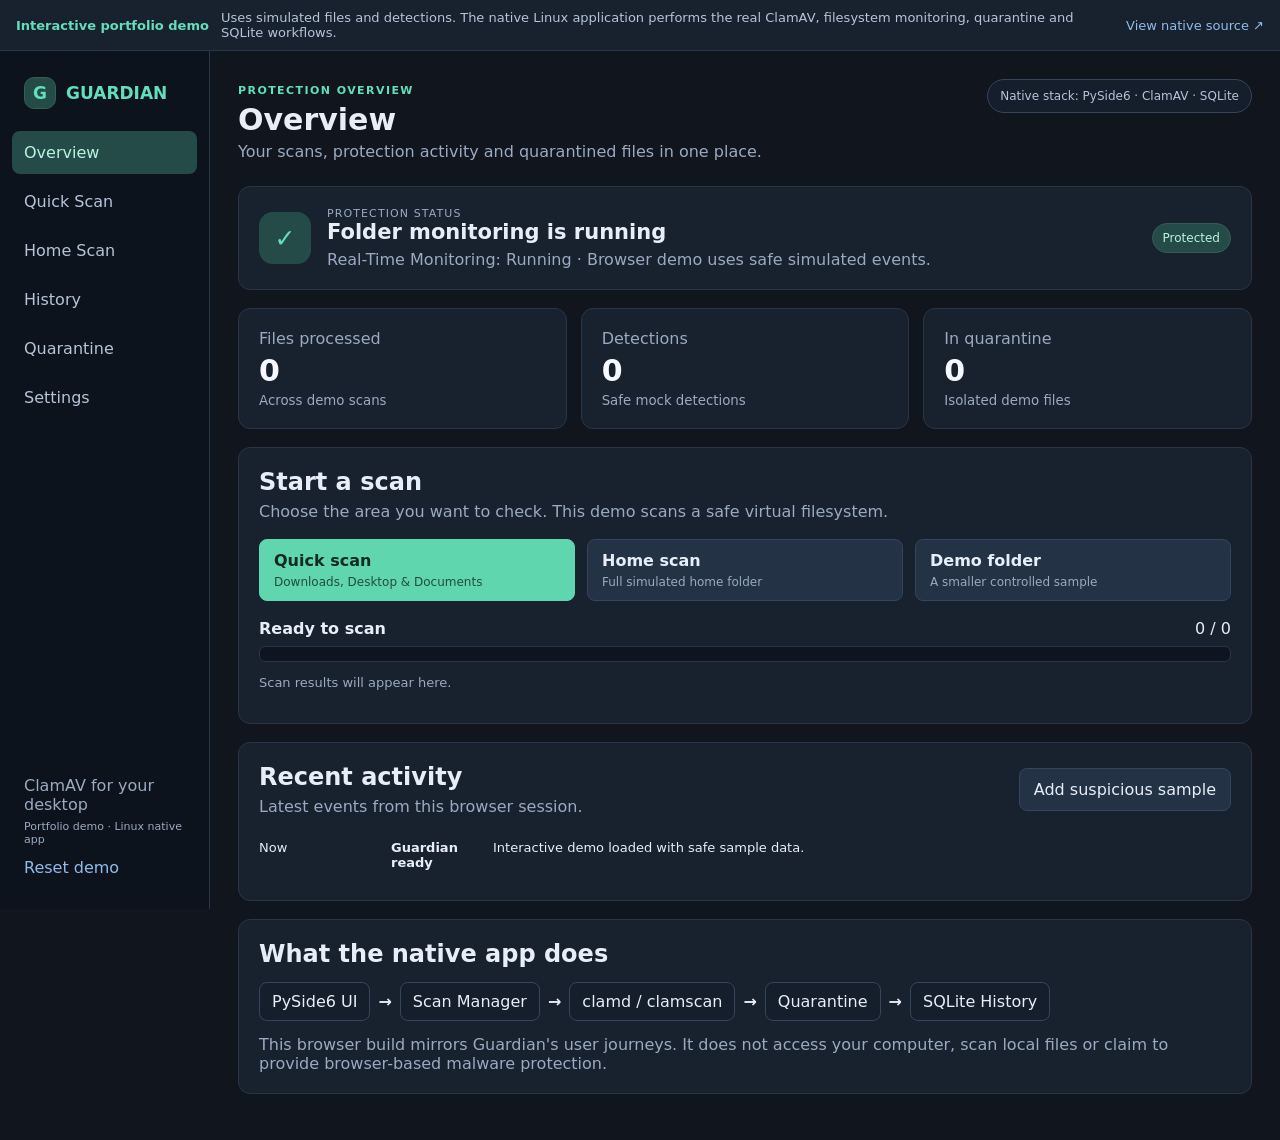
==== index.html @ 28d9602f "Deploy Guardian interactive demo from bcbe8b00a309eb6d3fe35d1e33b9622c7b6416e5" ====
<!doctype html>
<html lang="en">
<head>
  <meta charset="utf-8">
  <meta name="viewport" content="width=device-width,initial-scale=1">
  <meta name="description" content="Interactive portfolio demo of Guardian Antivirus, a PySide6, ClamAV and SQLite Linux desktop security application by Lewis Price.">
  <meta name="theme-color" content="#10151e">
  <title>Guardian Antivirus | Interactive Portfolio Demo</title>
  <link rel="stylesheet" href="styles.css">
</head>
<body>
  <div class="demo-banner" role="note">
    <strong>Interactive portfolio demo</strong>
    <span>Uses simulated files and detections. The native Linux application performs the real ClamAV, filesystem monitoring, quarantine and SQLite workflows.</span>
    <a href="https://github.com/PriceyLewis/Guardian-AntiVirus" target="_blank" rel="noreferrer">View native source ↗</a>
  </div>

  <div class="app-shell">
    <aside class="sidebar">
      <div class="brand"><span class="shield">G</span><span>GUARDIAN</span></div>
      <nav aria-label="Guardian demo navigation">
        <button class="nav-item active" data-page="overview">Overview</button>
        <button class="nav-item" data-action="quick-scan">Quick Scan</button>
        <button class="nav-item" data-action="home-scan">Home Scan</button>
        <button class="nav-item" data-page="history">History</button>
        <button class="nav-item" data-page="quarantine">Quarantine <span id="quarantine-badge" class="nav-badge hidden">0</span></button>
        <button class="nav-item" data-page="settings">Settings</button>
      </nav>
      <div class="sidebar-footer">
        <span>ClamAV for your desktop</span>
        <small>Portfolio demo · Linux native app</small>
        <button id="reset-demo" class="text-button">Reset demo</button>
      </div>
    </aside>

    <main class="workspace">
      <section id="page-overview" class="page active" data-page-panel="overview">
        <header class="page-heading">
          <div>
            <p class="eyebrow">Protection overview</p>
            <h1>Overview</h1>
            <p>Your scans, protection activity and quarantined files in one place.</p>
          </div>
          <div class="native-chip">Native stack: PySide6 · ClamAV · SQLite</div>
        </header>

        <section class="card protection-card">
          <div class="status-icon" id="protection-icon">✓</div>
          <div>
            <p class="card-kicker">Protection status</p>
            <h2 id="protection-status">Folder monitoring is running</h2>
            <p id="protection-detail">Real-Time Monitoring: Running · Browser demo uses safe simulated events.</p>
          </div>
          <span class="status-pill" id="status-pill">Protected</span>
        </section>

        <div class="stats-grid">
          <article class="card stat-card"><span>Files processed</span><strong id="stat-files">0</strong><small>Across demo scans</small></article>
          <article class="card stat-card"><span>Detections</span><strong id="stat-threats">0</strong><small>Safe mock detections</small></article>
          <article class="card stat-card"><span>In quarantine</span><strong id="stat-quarantine">0</strong><small>Isolated demo files</small></article>
        </div>

        <section class="card scan-card">
          <div class="section-title-row">
            <div>
              <h2>Start a scan</h2>
              <p>Choose the area you want to check. This demo scans a safe virtual filesystem.</p>
            </div>
            <button id="cancel-scan" class="btn secondary hidden">Cancel scan</button>
          </div>

          <div class="scan-actions">
            <button class="scan-option primary" data-scan="quick"><strong>Quick scan</strong><span>Downloads, Desktop & Documents</span></button>
            <button class="scan-option" data-scan="home"><strong>Home scan</strong><span>Full simulated home folder</span></button>
            <button class="scan-option" data-scan="custom"><strong>Demo folder</strong><span>A smaller controlled sample</span></button>
          </div>

          <div class="scan-progress-wrap">
            <div class="scan-state-row"><strong id="scan-state">Ready to scan</strong><span id="scan-count">0 / 0</span></div>
            <div class="progress-track" aria-label="Scan progress"><div id="progress-bar" class="progress-bar"></div></div>
            <p id="current-file" class="current-file">Scan results will appear here.</p>
            <div id="scan-summary" class="scan-summary hidden"></div>
          </div>
        </section>

        <section class="card">
          <div class="section-title-row">
            <div><h2>Recent activity</h2><p>Latest events from this browser session.</p></div>
            <button id="simulate-download" class="btn secondary">Add suspicious sample</button>
          </div>
          <div id="recent-activity" class="activity-list"></div>
        </section>

        <section class="card architecture-card">
          <h2>What the native app does</h2>
          <div class="architecture-flow">
            <span>PySide6 UI</span><b>→</b><span>Scan Manager</span><b>→</b><span>clamd / clamscan</span><b>→</b><span>Quarantine</span><b>→</b><span>SQLite History</span>
          </div>
          <p>This browser build mirrors Guardian's user journeys. It does not access your computer, scan local files or claim to provide browser-based malware protection.</p>
        </section>
      </section>

      <section id="page-history" class="page" data-page-panel="history">
        <header class="page-heading"><div><p class="eyebrow">Audit trail</p><h1>Scan history</h1><p>Review demo file results. Errors mean a file was not successfully checked.</p></div></header>
        <section class="card">
          <div class="toolbar">
            <input id="history-search" type="search" placeholder="Search file paths or threat names…" aria-label="Search history">
            <select id="history-filter" aria-label="Filter history">
              <option value="">All results</option>
              <option value="clean">Clean</option>
              <option value="found">Detections</option>
              <option value="error">Errors</option>
            </select>
            <button id="export-history" class="btn secondary">Export CSV</button>
          </div>
          <div class="table-wrap">
            <table><thead><tr><th>Time</th><th>File path</th><th>Result</th><th>Details</th></tr></thead><tbody id="history-body"></tbody></table>
          </div>
          <p id="history-count" class="muted"></p>
        </section>
      </section>

      <section id="page-quarantine" class="page" data-page-panel="quarantine">
        <header class="page-heading"><div><p class="eyebrow">Isolation</p><h1>Quarantine</h1><p>Detected demo files are isolated here. The native app moves real detections into a protected local quarantine directory.</p></div></header>
        <section class="card">
          <div class="toolbar">
            <input id="quarantine-search" type="search" placeholder="Search quarantined files…" aria-label="Search quarantine">
          </div>
          <div class="table-wrap">
            <table><thead><tr><th>Date</th><th>Original file</th><th>Detection</th><th>Action</th></tr></thead><tbody id="quarantine-body"></tbody></table>
          </div>
          <p id="quarantine-empty" class="empty-state">Quarantine is empty. Detected files will appear here.</p>
        </section>
      </section>

      <section id="page-settings" class="page" data-page-panel="settings">
        <header class="page-heading"><div><p class="eyebrow">Preferences</p><h1>Settings</h1><p>Changes save automatically in this browser using localStorage.</p></div></header>

        <section class="card settings-card">
          <h2>Protection</h2>
          <p>These switches mirror the native application's persisted settings.</p>
          <label class="setting-row"><span><strong>Monitor files in real time</strong><small>Simulate asynchronous detection for new demo files.</small></span><input type="checkbox" data-setting="realtime"></label>
          <label class="setting-row"><span><strong>Inspect archives</strong><small>Mirrors the ClamAV archive-policy preference.</small></span><input type="checkbox" data-setting="archives"></label>
        </section>

        <section class="card settings-card">
          <h2>Desktop</h2>
          <label class="setting-row"><span><strong>Show desktop notifications</strong><small>Shows in-demo notifications when a sample is quarantined.</small></span><input type="checkbox" data-setting="notifications"></label>
          <label class="setting-row"><span><strong>Start Guardian at login</strong><small>Demonstrates the native autostart preference.</small></span><input type="checkbox" data-setting="startup"></label>
          <label class="setting-row"><span><strong>Keep running when the window closes</strong><small>Mirrors native system-tray behaviour.</small></span><input type="checkbox" data-setting="close_to_tray"></label>
        </section>

        <section class="card">
          <h2>Checks & maintenance</h2>
          <p id="engine-result">Browser demo: ClamAV engine checks are available only in the native Linux build.</p>
          <div class="button-row">
            <button id="check-engine" class="btn secondary">Explain native engine check</button>
            <button id="restore-defaults" class="btn secondary">Restore defaults</button>
          </div>
        </section>
      </section>
    </main>
  </div>

  <div id="toast-region" class="toast-region" aria-live="polite"></div>
  <script src="app.js"></script>
</body>
</html>
---- styles.css ----
:root{color-scheme:dark;font-family:Inter,ui-sans-serif,system-ui,-apple-system,BlinkMacSystemFont,"Segoe UI",sans-serif;background:#10151e;color:#e8eef7}*{box-sizing:border-box}body{margin:0;background:#10151e;color:#e8eef7}.demo-banner{display:flex;gap:12px;align-items:center;padding:10px 16px;background:#18212e;border-bottom:1px solid #293548;font-size:13px;position:sticky;top:0;z-index:10}.demo-banner strong{color:#63debb}.demo-banner span{color:#b5c4d9;flex:1}.demo-banner a{color:#91bce9;text-decoration:none}.app-shell{min-height:calc(100vh - 42px);display:grid;grid-template-columns:210px 1fr}.sidebar{background:#0d131c;border-right:1px solid #293548;padding:14px 12px;display:flex;flex-direction:column;position:sticky;top:42px;height:calc(100vh - 42px)}.brand{display:flex;align-items:center;gap:10px;color:#63debb;font-weight:800;font-size:17px;padding:12px}.shield{display:grid;place-items:center;width:32px;height:32px;border:1px solid #315f52;background:#244b48;border-radius:10px}.sidebar nav{display:grid;gap:6px;margin-top:10px}.nav-item,.text-button{border:0;background:transparent;color:#b5c4d9;text-align:left;padding:12px;border-radius:8px;font:inherit;cursor:pointer}.nav-item:hover,.nav-item.active{background:#244b48;color:#b8f5df}.nav-badge{float:right;background:#38242d;color:#ffb3bd;border-radius:999px;padding:1px 7px}.hidden{display:none!important}.sidebar-footer{margin-top:auto;display:grid;gap:6px;color:#9aaac1;padding:12px}.sidebar-footer small{font-size:11px}.text-button{padding:6px 0;color:#91bce9}.workspace{min-width:0}.page{display:none;padding:28px;max-width:1280px;margin:auto}.page.active{display:block}.page-heading{display:flex;justify-content:space-between;gap:20px;align-items:flex-start;margin-bottom:20px}.page-heading h1{font-size:30px;margin:2px 0}.page-heading p{color:#9aaac1;margin:5px 0}.eyebrow{font-size:11px;text-transform:uppercase;letter-spacing:.13em;color:#63debb!important;font-weight:800}.native-chip{border:1px solid #35455e;background:#151e2b;color:#b5c4d9;padding:9px 12px;border-radius:999px;font-size:12px}.card{background:#18212e;border:1px solid #293548;border-radius:12px;padding:20px;margin-bottom:18px}.protection-card{display:flex;align-items:center;gap:16px}.status-icon{display:grid;place-items:center;width:52px;height:52px;border-radius:14px;background:#244b48;color:#63debb;font-size:25px;font-weight:800}.protection-card h2{margin:3px 0 5px;font-size:21px}.protection-card p{margin:0;color:#9aaac1}.card-kicker{font-size:11px;text-transform:uppercase;letter-spacing:.1em}.status-pill{margin-left:auto;background:#244b48;color:#b8f5df;border:1px solid #315f52;padding:7px 10px;border-radius:999px;font-size:12px}.stats-grid{display:grid;grid-template-columns:repeat(3,1fr);gap:14px}.stat-card{display:grid;gap:5px}.stat-card span,.stat-card small{color:#9aaac1}.stat-card strong{font-size:30px;color:#f6f9ff}.section-title-row{display:flex;justify-content:space-between;align-items:center;gap:16px}.section-title-row h2,.card h2{margin:0 0 6px}.section-title-row p,.card>p{color:#9aaac1;margin:0}.scan-actions{display:grid;grid-template-columns:repeat(3,1fr);gap:12px;margin:18px 0}.scan-option,.btn{background:#243246;border:1px solid #35455e;color:#e8eef7;border-radius:8px;padding:11px 14px;cursor:pointer;font:inherit}.scan-option{display:grid;text-align:left;gap:5px}.scan-option span{color:#9aaac1;font-size:12px}.scan-option:hover,.btn:hover{background:#30435e;border-color:#6585a5}.scan-option.primary{background:#60d6ae;color:#102b23;border-color:#60d6ae}.scan-option.primary span{color:#214d40}.scan-option:disabled{opacity:.45;cursor:not-allowed}.progress-track{height:16px;background:#0e1520;border:1px solid #293548;border-radius:6px;overflow:hidden}.progress-bar{height:100%;width:0;background:#398f7b;transition:width .18s}.scan-state-row{display:flex;justify-content:space-between;margin:8px 0}.current-file,.muted{color:#9aaac1;font-size:13px}.scan-summary{margin-top:10px;color:#b8f5df}.activity-list{display:grid;gap:8px;margin-top:14px}.activity-item{display:grid;grid-template-columns:120px 90px 1fr;gap:12px;padding:10px 0;border-top:1px solid #293548;font-size:13px}.activity-item:first-child{border-top:0}.result-found{color:#ffb3bd}.result-clean{color:#8fdbbe}.result-error{color:#edba73}.architecture-flow{display:flex;align-items:center;flex-wrap:wrap;gap:8px;margin:14px 0}.architecture-flow span{padding:9px 12px;background:#151e2b;border:1px solid #35455e;border-radius:8px}.toolbar{display:flex;gap:10px;margin-bottom:14px}.toolbar input,.toolbar select{background:#151e2b;border:1px solid #35455e;color:#e8eef7;border-radius:7px;padding:10px;min-height:40px}.toolbar input{flex:1}.table-wrap{overflow:auto;border:1px solid #293548;border-radius:8px}table{width:100%;border-collapse:collapse;background:#141d2a}th{background:#202d40;color:#b5c4d9;text-align:left;padding:11px;font-size:12px}td{padding:10px;border-top:1px solid #263348;font-size:13px}tr:nth-child(even) td{background:#192332}.empty-state{text-align:center;padding:28px;color:#9aaac1}.table-action{display:flex;gap:6px}.table-action button{padding:6px 8px;font-size:12px}.danger{background:#38242d;border-color:#69404d;color:#ffb3bd}.settings-card{display:grid;gap:8px}.setting-row{display:flex;justify-content:space-between;align-items:center;gap:20px;border-top:1px solid #293548;padding:15px 0}.setting-row span{display:grid;gap:5px}.setting-row small{color:#9aaac1}.setting-row input{width:42px;height:22px;accent-color:#60d6ae}.button-row{display:flex;gap:10px;margin-top:14px}.toast-region{position:fixed;right:20px;bottom:20px;z-index:30;display:grid;gap:10px}.toast{max-width:360px;background:#243246;border:1px solid #53657b;border-radius:10px;padding:12px 14px;box-shadow:0 12px 30px #0008}.toast strong{display:block;color:#f6f9ff;margin-bottom:4px}.toast span{color:#b5c4d9;font-size:12px}@media(max-width:850px){
.demo-banner{position:static;flex-direction:column;align-items:flex-start;gap:6px;padding:12px 16px}
.demo-banner span{flex:none}
.app-shell{grid-template-columns:1fr}
.sidebar{position:static;height:auto;border-right:0;border-bottom:1px solid #293548}
.sidebar nav{grid-template-columns:repeat(3,1fr)}
.sidebar-footer{display:none}
.page{padding:18px}
.stats-grid,.scan-actions{grid-template-columns:1fr}
.page-heading{display:block}
.native-chip{display:inline-block;margin-top:10px}
.activity-item{grid-template-columns:1fr}
.protection-card{align-items:flex-start;flex-wrap:wrap}
.status-pill{margin-left:0}
#page-history .table-wrap,#page-quarantine .table-wrap{overflow:visible;border:0}
#page-history table,#page-history tbody,#page-history tr,#page-history td,
#page-quarantine table,#page-quarantine tbody,#page-quarantine tr,#page-quarantine td{display:block;width:100%}
#page-history thead,#page-quarantine thead{display:none}
#page-history tbody,#page-quarantine tbody{display:grid;gap:10px}
#page-history tr,#page-quarantine tr{border:1px solid #293548;border-radius:8px;background:#141d2a;padding:8px}
#page-history td,#page-quarantine td{display:grid;grid-template-columns:92px minmax(0,1fr);gap:8px;border-top:1px solid #263348;padding:9px 6px;overflow-wrap:anywhere}
#page-history td:first-child,#page-quarantine td:first-child{border-top:0}
#page-history td::before,#page-quarantine td::before{color:#9aaac1;font-size:11px;font-weight:700;text-transform:uppercase;letter-spacing:.05em}
#page-history td:nth-child(1)::before{content:"Time"}
#page-history td:nth-child(2)::before{content:"File"}
#page-history td:nth-child(3)::before{content:"Result"}
#page-history td:nth-child(4)::before{content:"Details"}
#page-quarantine td:nth-child(1)::before{content:"Date"}
#page-quarantine td:nth-child(2)::before{content:"Original file"}
#page-quarantine td:nth-child(3)::before{content:"Detection"}
#page-quarantine .table-action{display:flex;width:100%;align-items:center;gap:6px;flex-wrap:wrap}
#page-quarantine .table-action::before{content:"Action";color:#9aaac1;font-size:11px;font-weight:700;text-transform:uppercase;letter-spacing:.05em;flex:0 0 86px}
#page-quarantine .table-action button{flex:1 1 90px}
}
/* Keep history controls usable at phone widths and high zoom. */
@media(max-width:850px){.toolbar{flex-wrap:wrap}.toolbar input{min-width:0;flex-basis:100%}.toolbar select,.toolbar button{flex:1;min-width:0}.current-file{overflow-wrap:anywhere}.section-title-row{flex-wrap:wrap}.setting-row input{flex-shrink:0}.toast-region{left:16px;right:16px}.toast{max-width:100%}}
@media(max-width:850px){.sidebar nav{grid-template-columns:repeat(3,minmax(0,1fr))}.nav-item{min-width:0;padding:12px 6px;font-size:14px;overflow-wrap:anywhere}}
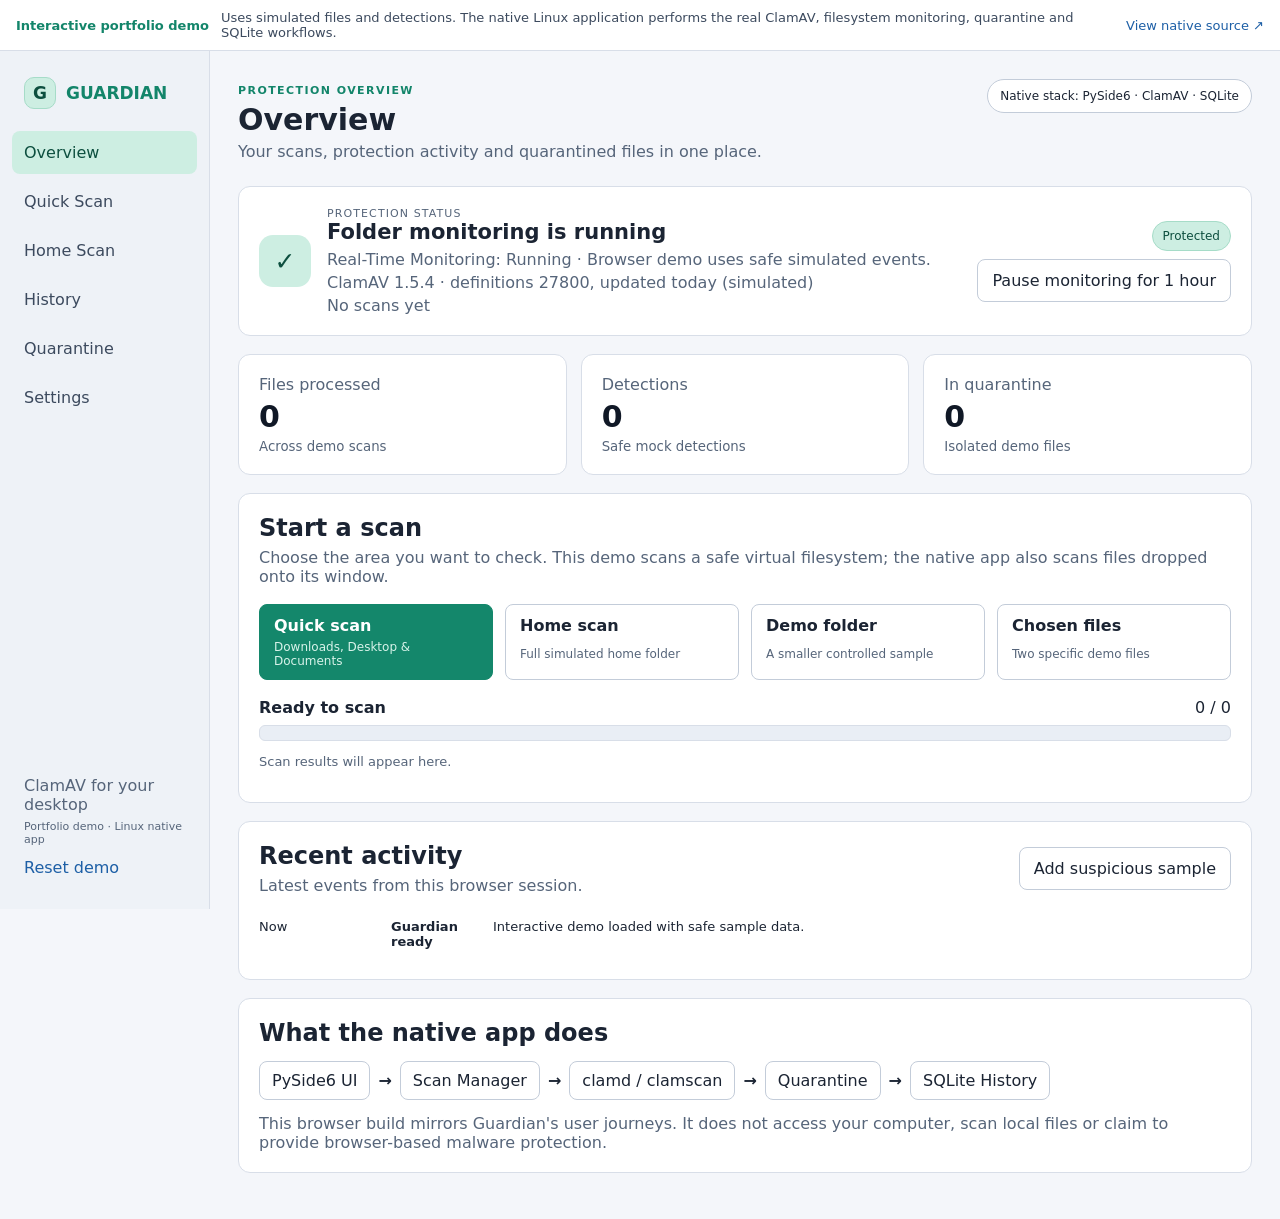
==== commit 485dac05: "Deploy Guardian interactive demo from c689164677da9fb85259e90edb3dc9351eb1776e" ====
--- a/index.html
+++ b/index.html
@@ -50,8 +50,13 @@
             <p class="card-kicker">Protection status</p>
             <h2 id="protection-status">Folder monitoring is running</h2>
             <p id="protection-detail">Real-Time Monitoring: Running · Browser demo uses safe simulated events.</p>
-          </div>
-          <span class="status-pill" id="status-pill">Protected</span>
+            <p id="definitions-line">ClamAV 1.5.4 · definitions 27800, updated today (simulated)</p>
+            <p id="last-scan-line">No scans yet</p>
+          </div>
+          <div class="protection-actions">
+            <span class="status-pill" id="status-pill">Protected</span>
+            <button id="pause-monitoring" class="btn secondary">Pause monitoring for 1 hour</button>
+          </div>
         </section>
 
         <div class="stats-grid">
@@ -64,7 +69,7 @@
           <div class="section-title-row">
             <div>
               <h2>Start a scan</h2>
-              <p>Choose the area you want to check. This demo scans a safe virtual filesystem.</p>
+              <p>Choose the area you want to check. This demo scans a safe virtual filesystem; the native app also scans files dropped onto its window.</p>
             </div>
             <button id="cancel-scan" class="btn secondary hidden">Cancel scan</button>
           </div>
@@ -73,6 +78,7 @@
             <button class="scan-option primary" data-scan="quick"><strong>Quick scan</strong><span>Downloads, Desktop & Documents</span></button>
             <button class="scan-option" data-scan="home"><strong>Home scan</strong><span>Full simulated home folder</span></button>
             <button class="scan-option" data-scan="custom"><strong>Demo folder</strong><span>A smaller controlled sample</span></button>
+            <button class="scan-option" data-scan="files"><strong>Chosen files</strong><span>Two specific demo files</span></button>
           </div>
 
           <div class="scan-progress-wrap">
@@ -111,6 +117,12 @@
               <option value="found">Detections</option>
               <option value="error">Errors</option>
             </select>
+            <select id="history-period" aria-label="History period">
+              <option value="0">All time</option>
+              <option value="1">Last 24 hours</option>
+              <option value="7">Last 7 days</option>
+              <option value="30">Last 30 days</option>
+            </select>
             <button id="export-history" class="btn secondary">Export CSV</button>
           </div>
           <div class="table-wrap">
@@ -124,12 +136,14 @@
         <header class="page-heading"><div><p class="eyebrow">Isolation</p><h1>Quarantine</h1><p>Detected demo files are isolated here. The native app moves real detections into a protected local quarantine directory.</p></div></header>
         <section class="card">
           <div class="toolbar">
-            <input id="quarantine-search" type="search" placeholder="Search quarantined files…" aria-label="Search quarantine">
+            <input id="quarantine-search" type="search" placeholder="Search files, detections or SHA-256…" aria-label="Search quarantine">
+            <button id="export-quarantine" class="btn secondary">Export report</button>
           </div>
           <div class="table-wrap">
-            <table><thead><tr><th>Date</th><th>Original file</th><th>Detection</th><th>Action</th></tr></thead><tbody id="quarantine-body"></tbody></table>
+            <table><thead><tr><th>Date</th><th>Original file</th><th>Detection</th><th>SHA-256</th><th>Action</th></tr></thead><tbody id="quarantine-body"></tbody></table>
           </div>
           <p id="quarantine-empty" class="empty-state">Quarantine is empty. Detected files will appear here.</p>
+          <p id="quarantine-usage" class="muted"></p>
         </section>
       </section>
 
@@ -144,10 +158,45 @@
         </section>
 
         <section class="card settings-card">
+          <h2>Schedule</h2>
+          <p>Scheduled scans run while Guardian is open, including when it is hidden in the tray.</p>
+          <label class="setting-row"><span><strong>Run a daily quick scan</strong><small>Start a quick scan once a day.</small></span><input type="checkbox" data-setting="scheduled_scan"></label>
+          <label class="setting-row"><span><strong>Run a weekly home scan</strong><small>Check the whole home folder once a week.</small></span><input type="checkbox" data-setting="weekly_home_scan"></label>
+          <label class="setting-row"><span><strong>Preferred time</strong><small>Missed slots run when Guardian next opens.</small></span><select data-choice="scan_hour" aria-label="Preferred scan time"><option value="-1">Any time</option><option value="9">09:00</option><option value="13">13:00</option><option value="18">18:00</option><option value="22">22:00</option></select></label>
+        </section>
+
+        <section class="card settings-card">
+          <h2>Quarantine</h2>
+          <label class="setting-row"><span><strong>Automatically delete quarantined files</strong><small>Old quarantined files are permanently deleted at this age.</small></span><select data-choice="quarantine_retention_days" aria-label="Quarantine retention"><option value="0">Never</option><option value="30">After 30 days</option><option value="90">After 90 days</option></select></label>
+        </section>
+
+        <section class="card settings-card">
           <h2>Desktop</h2>
           <label class="setting-row"><span><strong>Show desktop notifications</strong><small>Shows in-demo notifications when a sample is quarantined.</small></span><input type="checkbox" data-setting="notifications"></label>
           <label class="setting-row"><span><strong>Start Guardian at login</strong><small>Demonstrates the native autostart preference.</small></span><input type="checkbox" data-setting="startup"></label>
           <label class="setting-row"><span><strong>Keep running when the window closes</strong><small>Mirrors native system-tray behaviour.</small></span><input type="checkbox" data-setting="close_to_tray"></label>
+          <label class="setting-row"><span><strong>Appearance</strong><small>Follow your system's light or dark preference, or choose one.</small></span><select data-choice="theme" aria-label="Appearance"><option value="system">Match system</option><option value="dark">Dark</option><option value="light">Light</option></select></label>
+        </section>
+
+        <section class="card">
+          <h2>Monitored folders</h2>
+          <p>Real-time monitoring watches these folders. Remove Downloads and new demo samples are no longer caught automatically.</p>
+          <ul id="monitored-list" class="folder-list"></ul>
+          <div class="folder-add"><input id="monitored-input" placeholder="/home/demo/Projects" aria-label="Folder to monitor"><button id="monitored-add" class="btn secondary">Add folder</button></div>
+        </section>
+
+        <section class="card">
+          <h2>Excluded folders</h2>
+          <p>Scans and monitoring skip these folders. Exclude /home/demo/Downloads to see a scan skip the sample.</p>
+          <ul id="excluded-list" class="folder-list"></ul>
+          <div class="folder-add"><input id="excluded-input" placeholder="/home/demo/Downloads" aria-label="Folder to exclude"><button id="excluded-add" class="btn secondary">Add folder</button></div>
+        </section>
+
+        <section class="card">
+          <h2>Block threats before they open (advanced)</h2>
+          <p>The native app checks whether ClamAV's on-access scanner (clamonacc) is running and generates the exact administrator steps for your monitored folders.</p>
+          <div class="button-row"><button id="show-onaccess" class="btn secondary">Show setup steps</button></div>
+          <pre id="onaccess-steps" class="steps hidden"></pre>
         </section>
 
         <section class="card">
@@ -155,6 +204,7 @@
           <p id="engine-result">Browser demo: ClamAV engine checks are available only in the native Linux build.</p>
           <div class="button-row">
             <button id="check-engine" class="btn secondary">Explain native engine check</button>
+            <button id="update-definitions" class="btn secondary">Update definitions</button>
             <button id="restore-defaults" class="btn secondary">Restore defaults</button>
           </div>
         </section>
--- a/styles.css
+++ b/styles.css
@@ -1,4 +1,4 @@
-:root{color-scheme:dark;font-family:Inter,ui-sans-serif,system-ui,-apple-system,BlinkMacSystemFont,"Segoe UI",sans-serif;background:#10151e;color:#e8eef7}*{box-sizing:border-box}body{margin:0;background:#10151e;color:#e8eef7}.demo-banner{display:flex;gap:12px;align-items:center;padding:10px 16px;background:#18212e;border-bottom:1px solid #293548;font-size:13px;position:sticky;top:0;z-index:10}.demo-banner strong{color:#63debb}.demo-banner span{color:#b5c4d9;flex:1}.demo-banner a{color:#91bce9;text-decoration:none}.app-shell{min-height:calc(100vh - 42px);display:grid;grid-template-columns:210px 1fr}.sidebar{background:#0d131c;border-right:1px solid #293548;padding:14px 12px;display:flex;flex-direction:column;position:sticky;top:42px;height:calc(100vh - 42px)}.brand{display:flex;align-items:center;gap:10px;color:#63debb;font-weight:800;font-size:17px;padding:12px}.shield{display:grid;place-items:center;width:32px;height:32px;border:1px solid #315f52;background:#244b48;border-radius:10px}.sidebar nav{display:grid;gap:6px;margin-top:10px}.nav-item,.text-button{border:0;background:transparent;color:#b5c4d9;text-align:left;padding:12px;border-radius:8px;font:inherit;cursor:pointer}.nav-item:hover,.nav-item.active{background:#244b48;color:#b8f5df}.nav-badge{float:right;background:#38242d;color:#ffb3bd;border-radius:999px;padding:1px 7px}.hidden{display:none!important}.sidebar-footer{margin-top:auto;display:grid;gap:6px;color:#9aaac1;padding:12px}.sidebar-footer small{font-size:11px}.text-button{padding:6px 0;color:#91bce9}.workspace{min-width:0}.page{display:none;padding:28px;max-width:1280px;margin:auto}.page.active{display:block}.page-heading{display:flex;justify-content:space-between;gap:20px;align-items:flex-start;margin-bottom:20px}.page-heading h1{font-size:30px;margin:2px 0}.page-heading p{color:#9aaac1;margin:5px 0}.eyebrow{font-size:11px;text-transform:uppercase;letter-spacing:.13em;color:#63debb!important;font-weight:800}.native-chip{border:1px solid #35455e;background:#151e2b;color:#b5c4d9;padding:9px 12px;border-radius:999px;font-size:12px}.card{background:#18212e;border:1px solid #293548;border-radius:12px;padding:20px;margin-bottom:18px}.protection-card{display:flex;align-items:center;gap:16px}.status-icon{display:grid;place-items:center;width:52px;height:52px;border-radius:14px;background:#244b48;color:#63debb;font-size:25px;font-weight:800}.protection-card h2{margin:3px 0 5px;font-size:21px}.protection-card p{margin:0;color:#9aaac1}.card-kicker{font-size:11px;text-transform:uppercase;letter-spacing:.1em}.status-pill{margin-left:auto;background:#244b48;color:#b8f5df;border:1px solid #315f52;padding:7px 10px;border-radius:999px;font-size:12px}.stats-grid{display:grid;grid-template-columns:repeat(3,1fr);gap:14px}.stat-card{display:grid;gap:5px}.stat-card span,.stat-card small{color:#9aaac1}.stat-card strong{font-size:30px;color:#f6f9ff}.section-title-row{display:flex;justify-content:space-between;align-items:center;gap:16px}.section-title-row h2,.card h2{margin:0 0 6px}.section-title-row p,.card>p{color:#9aaac1;margin:0}.scan-actions{display:grid;grid-template-columns:repeat(3,1fr);gap:12px;margin:18px 0}.scan-option,.btn{background:#243246;border:1px solid #35455e;color:#e8eef7;border-radius:8px;padding:11px 14px;cursor:pointer;font:inherit}.scan-option{display:grid;text-align:left;gap:5px}.scan-option span{color:#9aaac1;font-size:12px}.scan-option:hover,.btn:hover{background:#30435e;border-color:#6585a5}.scan-option.primary{background:#60d6ae;color:#102b23;border-color:#60d6ae}.scan-option.primary span{color:#214d40}.scan-option:disabled{opacity:.45;cursor:not-allowed}.progress-track{height:16px;background:#0e1520;border:1px solid #293548;border-radius:6px;overflow:hidden}.progress-bar{height:100%;width:0;background:#398f7b;transition:width .18s}.scan-state-row{display:flex;justify-content:space-between;margin:8px 0}.current-file,.muted{color:#9aaac1;font-size:13px}.scan-summary{margin-top:10px;color:#b8f5df}.activity-list{display:grid;gap:8px;margin-top:14px}.activity-item{display:grid;grid-template-columns:120px 90px 1fr;gap:12px;padding:10px 0;border-top:1px solid #293548;font-size:13px}.activity-item:first-child{border-top:0}.result-found{color:#ffb3bd}.result-clean{color:#8fdbbe}.result-error{color:#edba73}.architecture-flow{display:flex;align-items:center;flex-wrap:wrap;gap:8px;margin:14px 0}.architecture-flow span{padding:9px 12px;background:#151e2b;border:1px solid #35455e;border-radius:8px}.toolbar{display:flex;gap:10px;margin-bottom:14px}.toolbar input,.toolbar select{background:#151e2b;border:1px solid #35455e;color:#e8eef7;border-radius:7px;padding:10px;min-height:40px}.toolbar input{flex:1}.table-wrap{overflow:auto;border:1px solid #293548;border-radius:8px}table{width:100%;border-collapse:collapse;background:#141d2a}th{background:#202d40;color:#b5c4d9;text-align:left;padding:11px;font-size:12px}td{padding:10px;border-top:1px solid #263348;font-size:13px}tr:nth-child(even) td{background:#192332}.empty-state{text-align:center;padding:28px;color:#9aaac1}.table-action{display:flex;gap:6px}.table-action button{padding:6px 8px;font-size:12px}.danger{background:#38242d;border-color:#69404d;color:#ffb3bd}.settings-card{display:grid;gap:8px}.setting-row{display:flex;justify-content:space-between;align-items:center;gap:20px;border-top:1px solid #293548;padding:15px 0}.setting-row span{display:grid;gap:5px}.setting-row small{color:#9aaac1}.setting-row input{width:42px;height:22px;accent-color:#60d6ae}.button-row{display:flex;gap:10px;margin-top:14px}.toast-region{position:fixed;right:20px;bottom:20px;z-index:30;display:grid;gap:10px}.toast{max-width:360px;background:#243246;border:1px solid #53657b;border-radius:10px;padding:12px 14px;box-shadow:0 12px 30px #0008}.toast strong{display:block;color:#f6f9ff;margin-bottom:4px}.toast span{color:#b5c4d9;font-size:12px}@media(max-width:850px){
+:root{color-scheme:dark;font-family:Inter,ui-sans-serif,system-ui,-apple-system,BlinkMacSystemFont,"Segoe UI",sans-serif;background:#10151e;color:#e8eef7}*{box-sizing:border-box}body{margin:0;background:#10151e;color:#e8eef7}.demo-banner{display:flex;gap:12px;align-items:center;padding:10px 16px;background:#18212e;border-bottom:1px solid #293548;font-size:13px;position:sticky;top:0;z-index:10}.demo-banner strong{color:#63debb}.demo-banner span{color:#b5c4d9;flex:1}.demo-banner a{color:#91bce9;text-decoration:none}.app-shell{min-height:calc(100vh - 42px);display:grid;grid-template-columns:210px 1fr}.sidebar{background:#0d131c;border-right:1px solid #293548;padding:14px 12px;display:flex;flex-direction:column;position:sticky;top:42px;height:calc(100vh - 42px)}.brand{display:flex;align-items:center;gap:10px;color:#63debb;font-weight:800;font-size:17px;padding:12px}.shield{display:grid;place-items:center;width:32px;height:32px;border:1px solid #315f52;background:#244b48;border-radius:10px}.sidebar nav{display:grid;gap:6px;margin-top:10px}.nav-item,.text-button{border:0;background:transparent;color:#b5c4d9;text-align:left;padding:12px;border-radius:8px;font:inherit;cursor:pointer}.nav-item:hover,.nav-item.active{background:#244b48;color:#b8f5df}.nav-badge{float:right;background:#38242d;color:#ffb3bd;border-radius:999px;padding:1px 7px}.hidden{display:none!important}.sidebar-footer{margin-top:auto;display:grid;gap:6px;color:#9aaac1;padding:12px}.sidebar-footer small{font-size:11px}.text-button{padding:6px 0;color:#91bce9}.workspace{min-width:0}.page{display:none;padding:28px;max-width:1280px;margin:auto}.page.active{display:block}.page-heading{display:flex;justify-content:space-between;gap:20px;align-items:flex-start;margin-bottom:20px}.page-heading h1{font-size:30px;margin:2px 0}.page-heading p{color:#9aaac1;margin:5px 0}.eyebrow{font-size:11px;text-transform:uppercase;letter-spacing:.13em;color:#63debb!important;font-weight:800}.native-chip{border:1px solid #35455e;background:#151e2b;color:#b5c4d9;padding:9px 12px;border-radius:999px;font-size:12px}.card{background:#18212e;border:1px solid #293548;border-radius:12px;padding:20px;margin-bottom:18px}.protection-card{display:flex;align-items:center;gap:16px}.status-icon{display:grid;place-items:center;width:52px;height:52px;border-radius:14px;background:#244b48;color:#63debb;font-size:25px;font-weight:800}.protection-card h2{margin:3px 0 5px;font-size:21px}.protection-card p{margin:0;color:#9aaac1}.card-kicker{font-size:11px;text-transform:uppercase;letter-spacing:.1em}.status-pill{margin-left:auto;background:#244b48;color:#b8f5df;border:1px solid #315f52;padding:7px 10px;border-radius:999px;font-size:12px}.stats-grid{display:grid;grid-template-columns:repeat(3,1fr);gap:14px}.stat-card{display:grid;gap:5px}.stat-card span,.stat-card small{color:#9aaac1}.stat-card strong{font-size:30px;color:#f6f9ff}.section-title-row{display:flex;justify-content:space-between;align-items:center;gap:16px}.section-title-row h2,.card h2{margin:0 0 6px}.section-title-row p,.card>p{color:#9aaac1;margin:0}.scan-actions{display:grid;grid-template-columns:repeat(4,1fr);gap:12px;margin:18px 0}.scan-option,.btn{background:#243246;border:1px solid #35455e;color:#e8eef7;border-radius:8px;padding:11px 14px;cursor:pointer;font:inherit}.scan-option{display:grid;text-align:left;gap:5px}.scan-option span{color:#9aaac1;font-size:12px}.scan-option:hover,.btn:hover{background:#30435e;border-color:#6585a5}.scan-option.primary{background:#60d6ae;color:#102b23;border-color:#60d6ae}.scan-option.primary span{color:#214d40}.scan-option:disabled{opacity:.45;cursor:not-allowed}.progress-track{height:16px;background:#0e1520;border:1px solid #293548;border-radius:6px;overflow:hidden}.progress-bar{height:100%;width:0;background:#398f7b;transition:width .18s}.scan-state-row{display:flex;justify-content:space-between;margin:8px 0}.current-file,.muted{color:#9aaac1;font-size:13px}.scan-summary{margin-top:10px;color:#b8f5df}.activity-list{display:grid;gap:8px;margin-top:14px}.activity-item{display:grid;grid-template-columns:120px 90px 1fr;gap:12px;padding:10px 0;border-top:1px solid #293548;font-size:13px}.activity-item:first-child{border-top:0}.result-found{color:#ffb3bd}.result-clean{color:#8fdbbe}.result-error{color:#edba73}.architecture-flow{display:flex;align-items:center;flex-wrap:wrap;gap:8px;margin:14px 0}.architecture-flow span{padding:9px 12px;background:#151e2b;border:1px solid #35455e;border-radius:8px}.toolbar{display:flex;gap:10px;margin-bottom:14px}.toolbar input,.toolbar select{background:#151e2b;border:1px solid #35455e;color:#e8eef7;border-radius:7px;padding:10px;min-height:40px}.toolbar input{flex:1}.table-wrap{overflow:auto;border:1px solid #293548;border-radius:8px}table{width:100%;border-collapse:collapse;background:#141d2a}th{background:#202d40;color:#b5c4d9;text-align:left;padding:11px;font-size:12px}td{padding:10px;border-top:1px solid #263348;font-size:13px}tr:nth-child(even) td{background:#192332}.empty-state{text-align:center;padding:28px;color:#9aaac1}.table-action{display:flex;gap:6px}.table-action button{padding:6px 8px;font-size:12px}.danger{background:#38242d;border-color:#69404d;color:#ffb3bd}.settings-card{display:grid;gap:8px}.setting-row{display:flex;justify-content:space-between;align-items:center;gap:20px;border-top:1px solid #293548;padding:15px 0}.setting-row span{display:grid;gap:5px}.setting-row small{color:#9aaac1}.setting-row input{width:42px;height:22px;accent-color:#60d6ae}.button-row{display:flex;gap:10px;margin-top:14px}.toast-region{position:fixed;right:20px;bottom:20px;z-index:30;display:grid;gap:10px}.toast{max-width:360px;background:#243246;border:1px solid #53657b;border-radius:10px;padding:12px 14px;box-shadow:0 12px 30px #0008}.toast strong{display:block;color:#f6f9ff;margin-bottom:4px}.toast span{color:#b5c4d9;font-size:12px}@media(max-width:850px){
 .demo-banner{position:static;flex-direction:column;align-items:flex-start;gap:6px;padding:12px 16px}
 .demo-banner span{flex:none}
 .app-shell{grid-template-columns:1fr}
@@ -35,3 +35,47 @@
 /* Keep history controls usable at phone widths and high zoom. */
 @media(max-width:850px){.toolbar{flex-wrap:wrap}.toolbar input{min-width:0;flex-basis:100%}.toolbar select,.toolbar button{flex:1;min-width:0}.current-file{overflow-wrap:anywhere}.section-title-row{flex-wrap:wrap}.setting-row input{flex-shrink:0}.toast-region{left:16px;right:16px}.toast{max-width:100%}}
 @media(max-width:850px){.sidebar nav{grid-template-columns:repeat(3,minmax(0,1fr))}.nav-item{min-width:0;padding:12px 6px;font-size:14px;overflow-wrap:anywhere}}
+/* Release 1.1 parity: pause control, folder lists, on-access steps and fingerprints. */
+.protection-actions{margin-left:auto;display:grid;gap:8px;justify-items:end}
+.protection-card p+p{margin-top:4px}
+.folder-list{list-style:none;margin:14px 0;padding:0;display:grid;gap:6px}
+.folder-list li{display:flex;justify-content:space-between;align-items:center;gap:10px;background:#141c28;border-radius:8px;padding:8px 10px;overflow-wrap:anywhere}
+.folder-list li.muted{background:transparent;padding:4px 0}
+.folder-list button{padding:6px 10px;font-size:12px;flex-shrink:0}
+.folder-add{display:flex;gap:10px}
+.folder-add input,.setting-row select{background:#151e2b;border:1px solid #35455e;color:#e8eef7;border-radius:7px;padding:9px;min-height:40px;font:inherit}
+.folder-add input{flex:1;min-width:0}
+.steps{background:#0e1520;border:1px solid #293548;border-radius:8px;padding:14px;overflow:auto;font-size:12px;white-space:pre-wrap;overflow-wrap:anywhere}
+@media(max-width:850px){.scan-actions{grid-template-columns:repeat(2,minmax(0,1fr))}.protection-actions{margin-left:0;justify-items:start}#page-quarantine td:nth-child(4)::before{content:"SHA-256"}.folder-add{flex-wrap:wrap}.folder-add input{flex-basis:100%}.folder-add button{flex:1}.folder-list li span{font-size:13px}}
+/* Light appearance, chosen in Settings or followed from the system. */
+:root[data-theme=light]{color-scheme:light;background:#f4f6fa;color:#1b2433}
+[data-theme=light] body{background:#f4f6fa;color:#1b2433}
+[data-theme=light] .demo-banner{background:#ffffff;border-color:#d8dee8}
+[data-theme=light] .demo-banner strong,[data-theme=light] .brand,[data-theme=light] .eyebrow{color:#13856a!important}
+[data-theme=light] .demo-banner span,[data-theme=light] .nav-item,[data-theme=light] th{color:#3c4a5e}
+[data-theme=light] .demo-banner a,[data-theme=light] .text-button{color:#1d5fa6}
+[data-theme=light] .sidebar{background:#eef2f7;border-color:#d8dee8}
+[data-theme=light] .nav-item:hover,[data-theme=light] .nav-item.active,[data-theme=light] .shield,[data-theme=light] .status-icon,[data-theme=light] .status-pill{background:#cdeee2;color:#0d4f3f;border-color:#a6dcc8}
+[data-theme=light] .card,[data-theme=light] table{background:#ffffff;border-color:#d8dee8}
+[data-theme=light] .page-heading p,[data-theme=light] .protection-card p,[data-theme=light] .stat-card span,[data-theme=light] .stat-card small,[data-theme=light] .section-title-row p,[data-theme=light] .card>p,[data-theme=light] .current-file,[data-theme=light] .muted,[data-theme=light] .setting-row small,[data-theme=light] .sidebar-footer,[data-theme=light] .scan-option span,[data-theme=light] .empty-state,[data-theme=light] .toast span{color:#56657a}
+[data-theme=light] .stat-card strong,[data-theme=light] .toast strong{color:#101826}
+[data-theme=light] .scan-option,[data-theme=light] .btn,[data-theme=light] .native-chip,[data-theme=light] .architecture-flow span,[data-theme=light] .toolbar input,[data-theme=light] .toolbar select,[data-theme=light] .folder-add input,[data-theme=light] .setting-row select{background:#ffffff;border-color:#c3ccd9;color:#1b2433}
+[data-theme=light] .scan-option:hover,[data-theme=light] .btn:hover{background:#eef2f8;border-color:#8a9bb3}
+[data-theme=light] .scan-option.primary{background:#14876b;border-color:#14876b;color:#ffffff}
+[data-theme=light] .scan-option.primary span{color:#d8f3ea}
+[data-theme=light] .danger{background:#fdecef;border-color:#efb7c0;color:#a3283b}
+[data-theme=light] .progress-track,[data-theme=light] .steps{background:#e9eef5;border-color:#d8dee8}
+[data-theme=light] .progress-bar{background:#4fb898}
+[data-theme=light] .scan-summary{color:#13785f}
+[data-theme=light] th{background:#e9eef5}
+[data-theme=light] td,[data-theme=light] .activity-item,[data-theme=light] .setting-row{border-color:#e1e6ee}
+[data-theme=light] tr:nth-child(even) td{background:#f5f7fb}
+[data-theme=light] .folder-list li{background:#f0f3f8}
+[data-theme=light] .folder-list li.muted{background:transparent}
+[data-theme=light] .result-found{color:#a3283b}
+[data-theme=light] .result-clean{color:#13785f}
+[data-theme=light] .result-error{color:#9a5b00}
+[data-theme=light] .nav-badge{background:#fdecef;color:#a3283b}
+[data-theme=light] .toast{background:#ffffff;border-color:#c3ccd9;box-shadow:0 12px 30px #1b243333}
+[data-theme=light] .table-wrap,[data-theme=light] .card{border-color:#d8dee8}
+@media(max-width:850px){[data-theme=light] #page-history tr,[data-theme=light] #page-quarantine tr{background:#ffffff;border-color:#d8dee8}[data-theme=light] #page-history td,[data-theme=light] #page-quarantine td{border-color:#e1e6ee}}
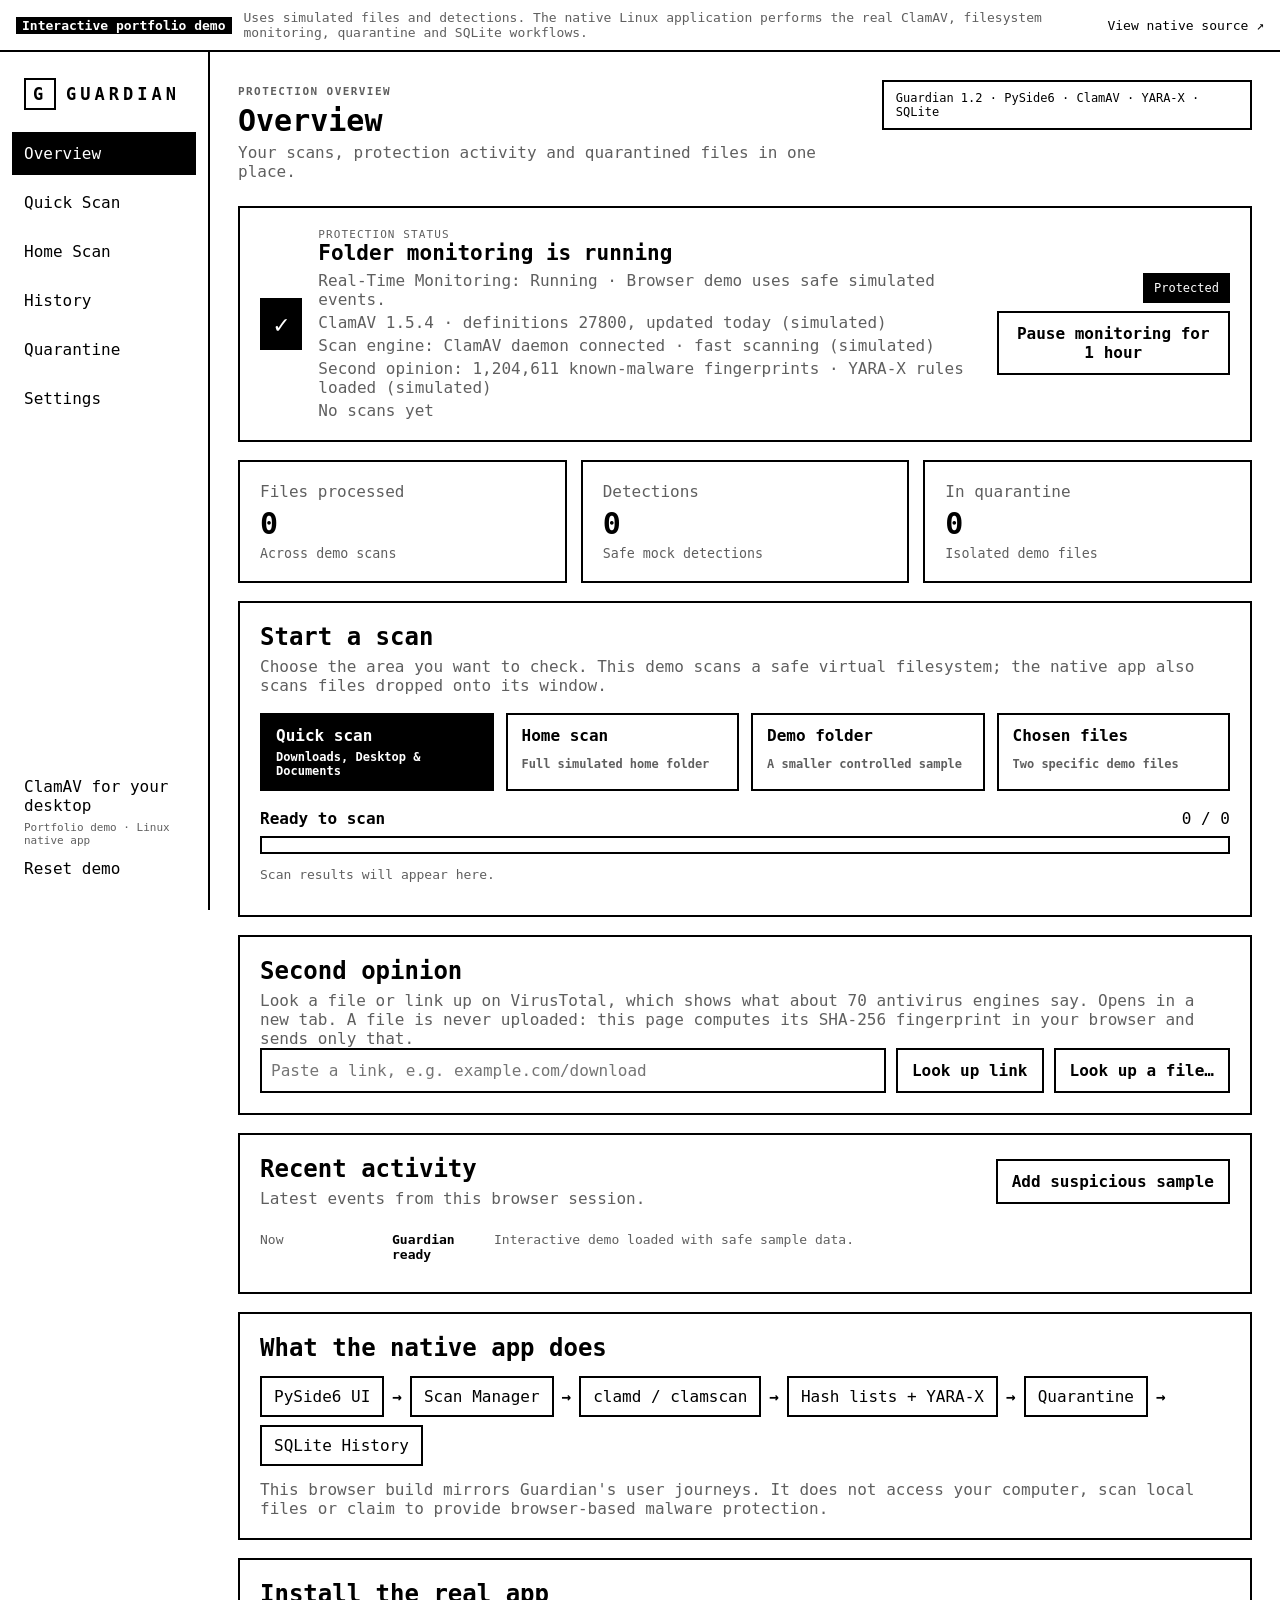
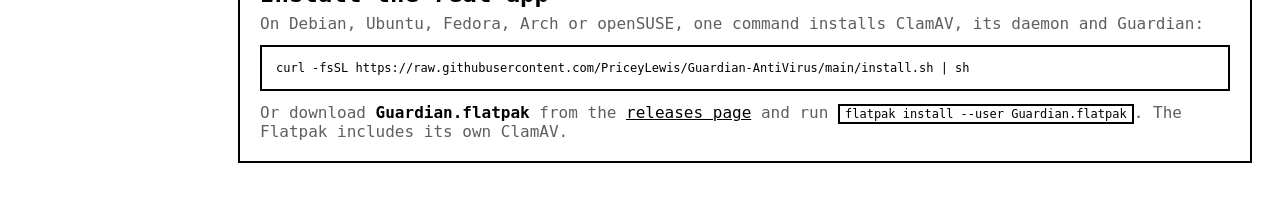
==== commit 4664d382: "Deploy Guardian interactive demo from 32d5a2d0ab648ecbed205e0170b68e78655efb4d" ====
--- a/index.html
+++ b/index.html
@@ -4,7 +4,7 @@
   <meta charset="utf-8">
   <meta name="viewport" content="width=device-width,initial-scale=1">
   <meta name="description" content="Interactive portfolio demo of Guardian Antivirus, a PySide6, ClamAV and SQLite Linux desktop security application by Lewis Price.">
-  <meta name="theme-color" content="#10151e">
+  <meta name="theme-color" content="#000000">
   <title>Guardian Antivirus | Interactive Portfolio Demo</title>
   <link rel="stylesheet" href="styles.css">
 </head>
@@ -41,7 +41,7 @@
             <h1>Overview</h1>
             <p>Your scans, protection activity and quarantined files in one place.</p>
           </div>
-          <div class="native-chip">Native stack: PySide6 · ClamAV · SQLite</div>
+          <div class="native-chip">Guardian 1.2 · PySide6 · ClamAV · YARA-X · SQLite</div>
         </header>
 
         <section class="card protection-card">
@@ -51,6 +51,8 @@
             <h2 id="protection-status">Folder monitoring is running</h2>
             <p id="protection-detail">Real-Time Monitoring: Running · Browser demo uses safe simulated events.</p>
             <p id="definitions-line">ClamAV 1.5.4 · definitions 27800, updated today (simulated)</p>
+            <p id="engine-line">Scan engine: ClamAV daemon connected · fast scanning (simulated)</p>
+            <p id="second-line">Second opinion: 1,204,611 known-malware fingerprints · YARA-X rules loaded (simulated)</p>
             <p id="last-scan-line">No scans yet</p>
           </div>
           <div class="protection-actions">
@@ -71,7 +73,10 @@
               <h2>Start a scan</h2>
               <p>Choose the area you want to check. This demo scans a safe virtual filesystem; the native app also scans files dropped onto its window.</p>
             </div>
-            <button id="cancel-scan" class="btn secondary hidden">Cancel scan</button>
+            <div class="button-row">
+              <button id="pause-scan" class="btn secondary hidden">Pause scan</button>
+              <button id="cancel-scan" class="btn secondary hidden">Cancel scan</button>
+            </div>
           </div>
 
           <div class="scan-actions">
@@ -86,7 +91,19 @@
             <div class="progress-track" aria-label="Scan progress"><div id="progress-bar" class="progress-bar"></div></div>
             <p id="current-file" class="current-file">Scan results will appear here.</p>
             <div id="scan-summary" class="scan-summary hidden"></div>
-          </div>
+            <button id="check-detections" class="btn secondary hidden">Check detections on VirusTotal</button>
+          </div>
+        </section>
+
+        <section class="card">
+          <h2>Second opinion</h2>
+          <p>Look a file or link up on VirusTotal, which shows what about 70 antivirus engines say. Opens in a new tab. A file is never uploaded: this page computes its SHA-256 fingerprint in your browser and sends only that.</p>
+          <div class="folder-add">
+            <input id="lookup-link" placeholder="Paste a link, e.g. example.com/download" aria-label="Link to look up">
+            <button id="lookup-link-button" class="btn secondary">Look up link</button>
+            <label class="btn secondary file-button">Look up a file…<input id="lookup-file" type="file" class="visually-hidden"></label>
+          </div>
+          <p id="lookup-result" class="muted"></p>
         </section>
 
         <section class="card">
@@ -100,14 +117,21 @@
         <section class="card architecture-card">
           <h2>What the native app does</h2>
           <div class="architecture-flow">
-            <span>PySide6 UI</span><b>→</b><span>Scan Manager</span><b>→</b><span>clamd / clamscan</span><b>→</b><span>Quarantine</span><b>→</b><span>SQLite History</span>
+            <span>PySide6 UI</span><b>→</b><span>Scan Manager</span><b>→</b><span>clamd / clamscan</span><b>→</b><span>Hash lists + YARA-X</span><b>→</b><span>Quarantine</span><b>→</b><span>SQLite History</span>
           </div>
           <p>This browser build mirrors Guardian's user journeys. It does not access your computer, scan local files or claim to provide browser-based malware protection.</p>
         </section>
+
+        <section class="card">
+          <h2>Install the real app</h2>
+          <p>On Debian, Ubuntu, Fedora, Arch or openSUSE, one command installs ClamAV, its daemon and Guardian:</p>
+          <pre class="steps">curl -fsSL https://raw.githubusercontent.com/PriceyLewis/Guardian-AntiVirus/main/install.sh | sh</pre>
+          <p>Or download <strong>Guardian.flatpak</strong> from the <a href="https://github.com/PriceyLewis/Guardian-AntiVirus/releases" target="_blank" rel="noreferrer">releases page</a> and run <code>flatpak install --user Guardian.flatpak</code>. The Flatpak includes its own ClamAV.</p>
+        </section>
       </section>
 
       <section id="page-history" class="page" data-page-panel="history">
-        <header class="page-heading"><div><p class="eyebrow">Audit trail</p><h1>Scan history</h1><p>Review demo file results. Errors mean a file was not successfully checked.</p></div></header>
+        <header class="page-heading"><div><p class="eyebrow">Audit trail</p><h1>Scan history</h1><p>Review demo file results. Errors mean a file was not successfully checked. Suspicious files matched a YARA rule only and were left in place: look them up, then move them to quarantine or ignore them.</p></div></header>
         <section class="card">
           <div class="toolbar">
             <input id="history-search" type="search" placeholder="Search file paths or threat names…" aria-label="Search history">
@@ -115,6 +139,7 @@
               <option value="">All results</option>
               <option value="clean">Clean</option>
               <option value="found">Detections</option>
+              <option value="suspicious">Suspicious</option>
               <option value="error">Errors</option>
             </select>
             <select id="history-period" aria-label="History period">
@@ -126,7 +151,7 @@
             <button id="export-history" class="btn secondary">Export CSV</button>
           </div>
           <div class="table-wrap">
-            <table><thead><tr><th>Time</th><th>File path</th><th>Result</th><th>Details</th></tr></thead><tbody id="history-body"></tbody></table>
+            <table><thead><tr><th>Time</th><th>File path</th><th>Result</th><th>Details</th><th>Action</th></tr></thead><tbody id="history-body"></tbody></table>
           </div>
           <p id="history-count" class="muted"></p>
         </section>
@@ -155,6 +180,16 @@
           <p>These switches mirror the native application's persisted settings.</p>
           <label class="setting-row"><span><strong>Monitor files in real time</strong><small>Simulate asynchronous detection for new demo files.</small></span><input type="checkbox" data-setting="realtime"></label>
           <label class="setting-row"><span><strong>Inspect archives</strong><small>Mirrors the ClamAV archive-policy preference.</small></span><input type="checkbox" data-setting="archives"></label>
+          <label class="setting-row"><span><strong>Skip files that have not changed</strong><small>Scans pass over files already found clean and unmodified since; everything is rechecked when definitions update.</small></span><input type="checkbox" data-setting="skip_unchanged"></label>
+          <label class="setting-row"><span><strong>Skip audio, video and image files in folder scans</strong><small>Files you pick yourself are always scanned.</small></span><input type="checkbox" data-setting="skip_media"></label>
+        </section>
+
+        <section class="card settings-card">
+          <h2>Extra detection engines</h2>
+          <p>A second opinion on files ClamAV finds clean, from free threat lists that update daily.</p>
+          <label class="setting-row"><span><strong>Check files against known-malware fingerprints</strong><small>An exact SHA-256 match is quarantined like any detection.</small></span><input type="checkbox" data-setting="hash_lookup"></label>
+          <label class="setting-row"><span><strong>Scan with YARA-X rules</strong><small>Community rules that recognise malware families and variants.</small></span><input type="checkbox" data-setting="yara_scan"></label>
+          <label class="setting-row"><span><strong>Isolate files matched only by YARA rules</strong><small>When off, such files are marked Suspicious in History and left in place.</small></span><input type="checkbox" data-setting="yara_quarantine"></label>
         </section>
 
         <section class="card settings-card">
@@ -163,11 +198,13 @@
           <label class="setting-row"><span><strong>Run a daily quick scan</strong><small>Start a quick scan once a day.</small></span><input type="checkbox" data-setting="scheduled_scan"></label>
           <label class="setting-row"><span><strong>Run a weekly home scan</strong><small>Check the whole home folder once a week.</small></span><input type="checkbox" data-setting="weekly_home_scan"></label>
           <label class="setting-row"><span><strong>Preferred time</strong><small>Missed slots run when Guardian next opens.</small></span><select data-choice="scan_hour" aria-label="Preferred scan time"><option value="-1">Any time</option><option value="9">09:00</option><option value="13">13:00</option><option value="18">18:00</option><option value="22">22:00</option></select></label>
-        </section>
-
-        <section class="card settings-card">
-          <h2>Quarantine</h2>
+          <label class="setting-row"><span><strong>Run scheduled scans gently</strong><small>One worker at low processor and disk priority.</small></span><input type="checkbox" data-setting="gentle_scheduled"></label>
+        </section>
+
+        <section class="card settings-card">
+          <h2>Quarantine &amp; history</h2>
           <label class="setting-row"><span><strong>Automatically delete quarantined files</strong><small>Old quarantined files are permanently deleted at this age.</small></span><select data-choice="quarantine_retention_days" aria-label="Quarantine retention"><option value="0">Never</option><option value="30">After 30 days</option><option value="90">After 90 days</option></select></label>
+          <label class="setting-row"><span><strong>Keep scan history for</strong><small>Older per-file results are deleted.</small></span><select data-choice="history_retention_days" aria-label="History retention"><option value="0">Forever</option><option value="30">30 days</option><option value="90">90 days</option><option value="365">1 year</option></select></label>
         </section>
 
         <section class="card settings-card">
--- a/styles.css
+++ b/styles.css
@@ -25,6 +25,7 @@
 #page-history td:nth-child(2)::before{content:"File"}
 #page-history td:nth-child(3)::before{content:"Result"}
 #page-history td:nth-child(4)::before{content:"Details"}
+#page-history td:nth-child(5)::before{content:"Action"}
 #page-quarantine td:nth-child(1)::before{content:"Date"}
 #page-quarantine td:nth-child(2)::before{content:"Original file"}
 #page-quarantine td:nth-child(3)::before{content:"Detection"}
@@ -79,3 +80,49 @@
 [data-theme=light] .toast{background:#ffffff;border-color:#c3ccd9;box-shadow:0 12px 30px #1b243333}
 [data-theme=light] .table-wrap,[data-theme=light] .card{border-color:#d8dee8}
 @media(max-width:850px){[data-theme=light] #page-history tr,[data-theme=light] #page-quarantine tr{background:#ffffff;border-color:#d8dee8}[data-theme=light] #page-history td,[data-theme=light] #page-quarantine td{border-color:#e1e6ee}}
+.visually-hidden{position:absolute;width:1px;height:1px;overflow:hidden;clip:rect(0 0 0 0);white-space:nowrap}
+.file-button{display:inline-flex;align-items:center;white-space:nowrap}
+.file-button:focus-within{outline:2px solid #60d6ae;outline-offset:2px}
+.result-suspicious{color:#edba73}.result-ignored{color:#9aaac1}
+#check-detections{margin-top:10px}
+.section-title-row .button-row{margin-top:0}
+code{background:#0e1520;border:1px solid #293548;border-radius:5px;padding:1px 5px;font-size:12px}
+[data-theme=light] code{background:#e9eef5;border-color:#d8dee8}
+.table-action a.btn{text-decoration:none;padding:6px 8px;font-size:12px}
+#lookup-result,#scan-summary,.current-file{overflow-wrap:anywhere}
+
+/* ---- Retro black-and-white theme, matching the native app (assets/themes). ---- */
+:root{--paper:#000;--ink:#fff;--dim:#9a9a9a}
+[data-theme=light]{--paper:#fff;--ink:#000;--dim:#5f5f5f}
+html,body{background:var(--paper)!important;color:var(--ink)!important}
+body,button,input,select,textarea,code,pre{font-family:"DejaVu Sans Mono","Liberation Mono",ui-monospace,Menlo,Consolas,monospace!important}
+body *{background-color:var(--paper)!important;color:var(--ink)!important;border-color:var(--ink)!important;border-radius:0!important;box-shadow:none!important}
+body *::before{color:var(--dim)!important}
+.card,.stat-card,.table-wrap,.toolbar input,.toolbar select,.folder-add input,.setting-row select,.steps,code,.toast,.native-chip,.architecture-flow span,.status-icon,.progress-track{border:2px solid var(--ink)!important}
+.btn,.scan-option,a.btn{border:2px solid var(--ink)!important;font-weight:700}
+.btn:hover,.scan-option:hover:not(:disabled),.nav-item:hover,.text-button:hover,
+.btn:hover *,.scan-option:hover:not(:disabled) *,
+.nav-item.active,.scan-option.primary,.scan-option.primary *,th,.nav-badge,.status-pill,.status-icon,
+.demo-banner strong{background-color:var(--ink)!important;color:var(--paper)!important}
+.danger{border-style:dashed!important}
+.danger:hover{border-style:solid!important}
+button:disabled,.scan-option:disabled{border-style:dotted!important;color:var(--dim)!important}
+.muted,small,.page-heading p,.card>p,.section-title-row p,.scan-option span,.stat-card span,.stat-card small,.eyebrow,.current-file,.activity-item span,.setting-row small,.sidebar-footer,.demo-banner span,.protection-card p{color:var(--dim)!important}
+.protection-card h2,.stat-card strong,.card h2,.page-heading h1{color:var(--ink)!important}
+.result-found,.result-suspicious{font-weight:700;text-decoration:underline}
+.demo-banner{border-bottom:2px solid var(--ink)!important}
+.sidebar{border-right:2px solid var(--ink)!important}
+.brand{letter-spacing:4px}
+.shield{border:2px solid var(--ink)!important}
+/* Progress fills in solid blocks. */
+.progress-bar{background:repeating-linear-gradient(90deg,var(--ink) 0 10px,transparent 10px 13px)!important;transition:none}
+.progress-track{height:18px;padding:2px}
+tr td{border-top:1px solid var(--ink)!important}
+a{text-decoration:underline}
+input[type=checkbox]{accent-color:var(--ink)}
+/* Wider monospaced labels need button rows to wrap on phones. */
+.button-row{flex-wrap:wrap}
+/* Outrank the old coloured light-theme labels. */
+html[data-theme] .eyebrow{color:var(--dim)!important}
+html[data-theme] .brand{color:var(--ink)!important}
+html[data-theme] .demo-banner strong{background-color:var(--ink)!important;color:var(--paper)!important;padding:1px 6px}
